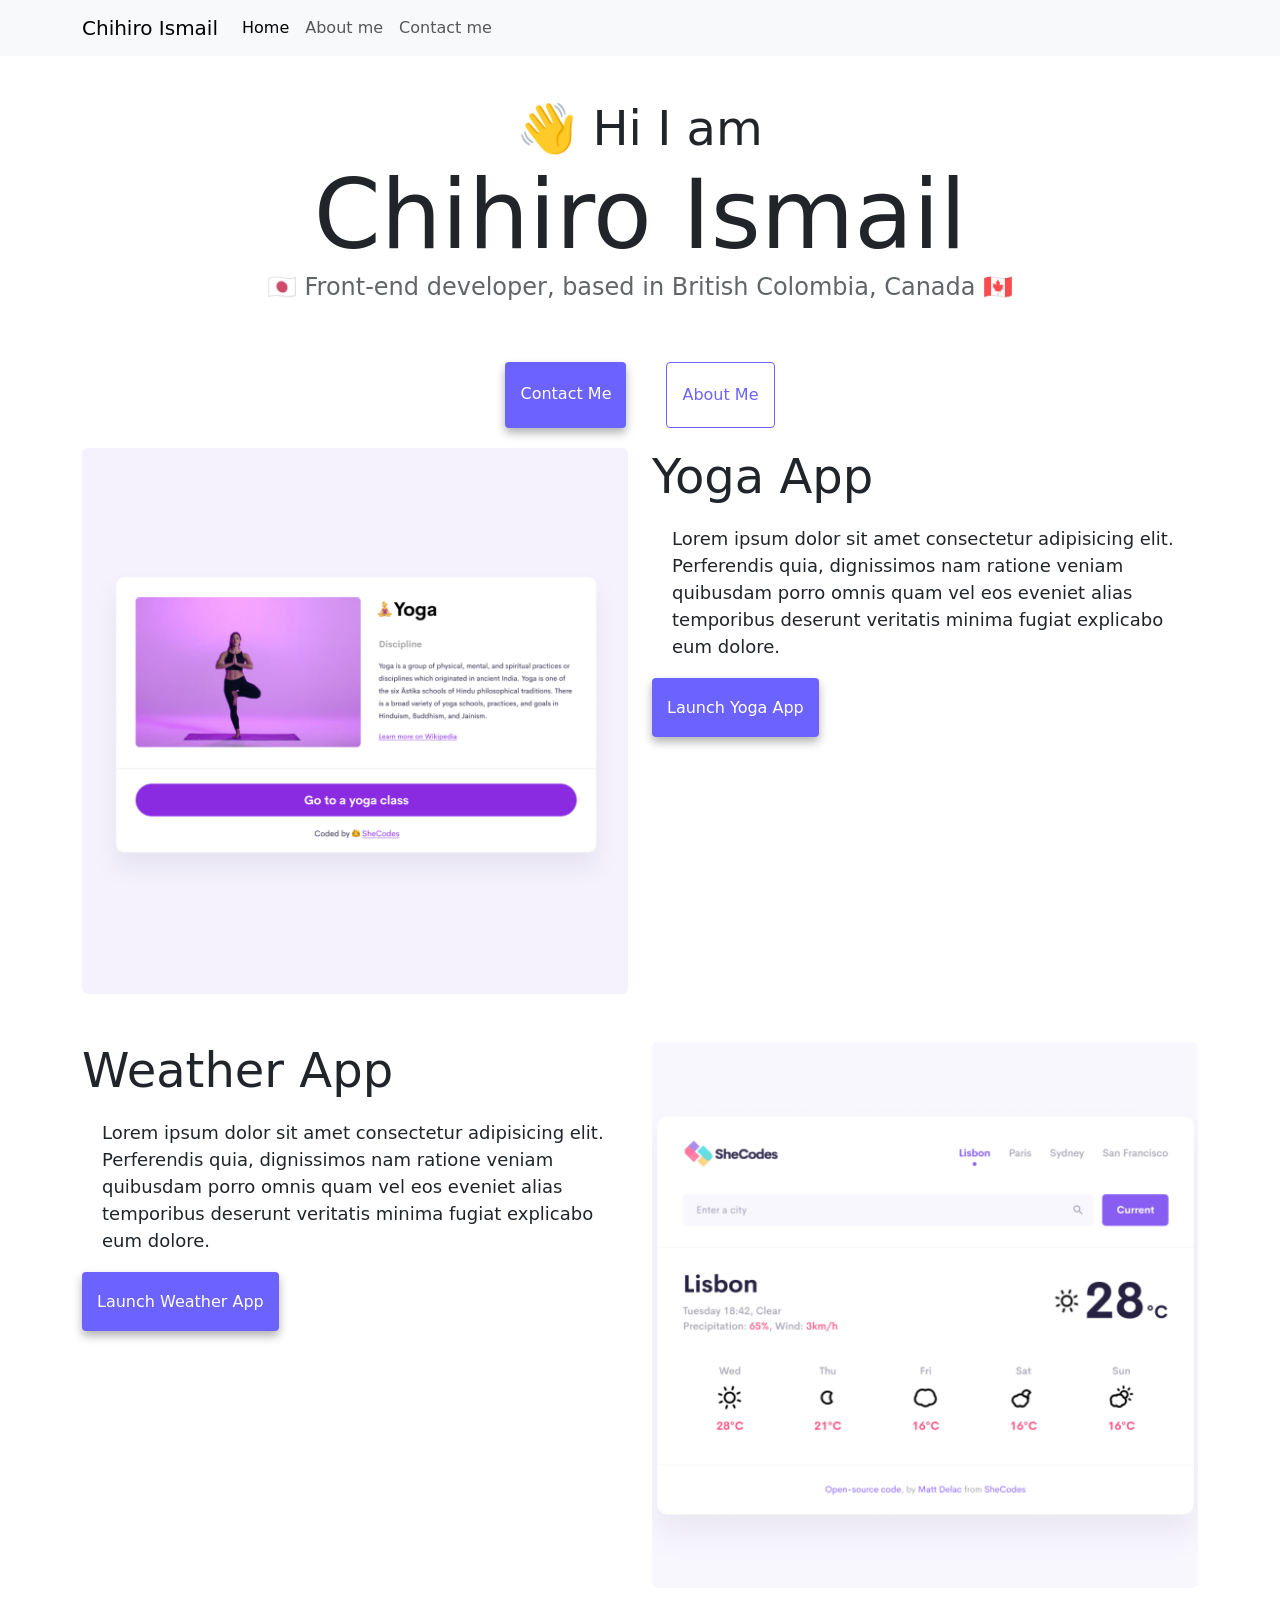
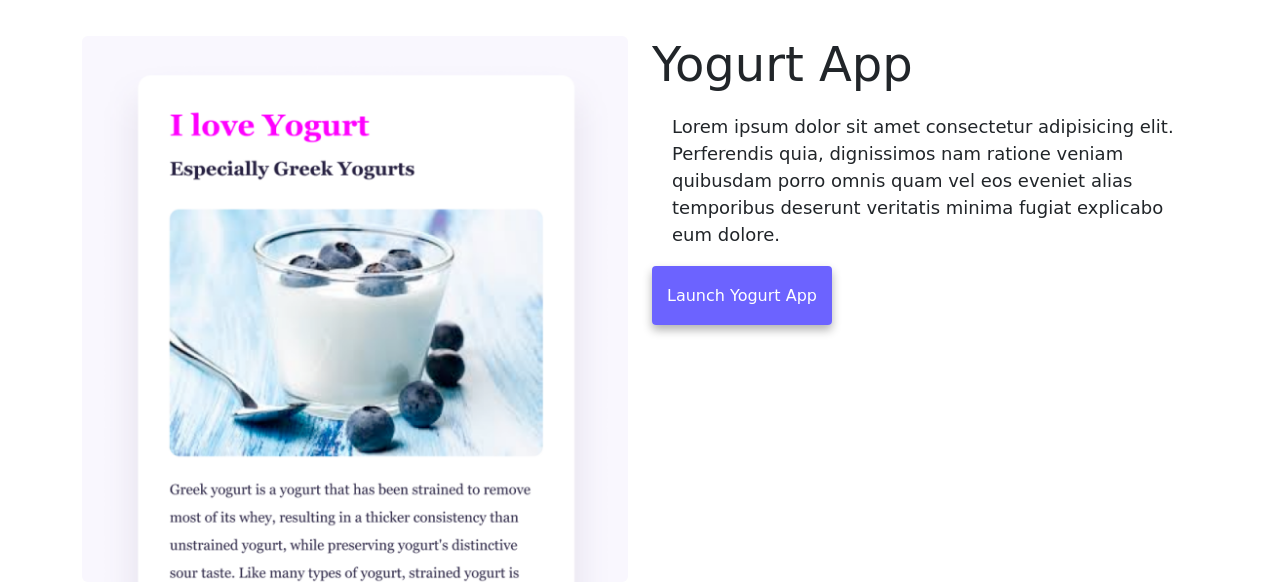
==== index.html @ 0876af93 "Transfered my portfolio files to VS code" ====
<!DOCTYPE html>
<html lang="en">
  <head>
    <meta charset="UTF-8" />
    <meta http-equiv="X-UA-Compatible" content="IE=edge" />
    <meta name="viewport" content="width=device-width, initial-scale=1.0" />
    <title>Chihiro Ismail</title>
    <link
      href="https://cdn.jsdelivr.net/npm/bootstrap@5.1.3/dist/css/bootstrap.min.css"
      rel="stylesheet"
      integrity="sha384-1BmE4kWBq78iYhFldvKuhfTAU6auU8tT94WrHftjDbrCEXSU1oBoqyl2QvZ6jIW3"
      crossorigin="anonymous"
    />
    <script
      src="https://cdn.jsdelivr.net/npm/bootstrap@5.1.3/dist/js/bootstrap.bundle.min.js"
      integrity="sha384-ka7Sk0Gln4gmtz2MlQnikT1wXgYsOg+OMhuP+IlRH9sENBO0LRn5q+8nbTov4+1p"
      crossorigin="anonymous"
    ></script>
    <link rel="stylesheet" href="src/style.css" />
  </head>
  <body>
    <nav class="navbar navbar-expand-lg navbar-light bg-light fixed-top">
      <div class="container">
        <a class="navbar-brand" href="index.html">Chihiro Ismail</a>
        <button
          class="navbar-toggler"
          type="button"
          data-bs-toggle="collapse"
          data-bs-target="#navbarNav"
          aria-controls="navbarNav"
          aria-expanded="false"
          aria-label="Toggle navigation"
        >
          <span class="navbar-toggler-icon"></span>
        </button>
        <div class="collapse navbar-collapse" id="navbarNav">
          <ul class="navbar-nav">
            <li class="nav-item">
              <a class="nav-link active" aria-current="page" href="index.html"
                >Home</a
              >
            </li>
            <li class="nav-item">
              <a class="nav-link" href="about.html">About me</a>
            </li>
            <li class="nav-item">
              <a class="nav-link" href="about.html#contact">Contact me</a>
            </li>
          </ul>
        </div>
      </div>
    </nav>
    <h2 class="text-center">👋 Hi I am</h2>
    <h1 class="text-center">Chihiro Ismail</h1>
    <h3 class="text-center">
      🇯🇵 Front-end developer, based in British Colombia, Canada 🇨🇦
    </h3>
    <div class="navigation-links">
      <a href="about.html#contact" class="contact-link">Contact me</a>
      <a href="about.html" class="about-link">About me</a>
    </div>
    <div class="container">
      <div class="row">
        <div class="col-sm-6">
          <img src="images/yoga.png" class="img-fluid rounded" />
        </div>
        <div class="col-sm-6">
          <h2>Yoga App</h2>
          <p>
            Lorem ipsum dolor sit amet consectetur adipisicing elit. Perferendis
            quia, dignissimos nam ratione veniam quibusdam porro omnis quam vel
            eos eveniet alias temporibus deserunt veritatis minima fugiat
            explicabo eum dolore.
          </p>
          <a href="" class="app-link">Launch Yoga App</a>
        </div>
      </div>
      <div class="row mt-5">
        <div class="col-sm-6">
          <h2>Weather App</h2>
          <p>
            Lorem ipsum dolor sit amet consectetur adipisicing elit. Perferendis
            quia, dignissimos nam ratione veniam quibusdam porro omnis quam vel
            eos eveniet alias temporibus deserunt veritatis minima fugiat
            explicabo eum dolore.
          </p>
          <a href="" class="app-link">Launch Weather App</a>
        </div>
        <div class="col-sm-6">
          <img src="images/weather.png" class="img-fluid rounded" />
        </div>
      </div>
      <div class="row mt-5">
        <div class="col-sm-6">
          <img src="images/yogurt.png" class="img-fluid rounded" />
        </div>
        <div class="col-sm-6">
          <h2>Yogurt App</h2>
          <p>
            Lorem ipsum dolor sit amet consectetur adipisicing elit. Perferendis
            quia, dignissimos nam ratione veniam quibusdam porro omnis quam vel
            eos eveniet alias temporibus deserunt veritatis minima fugiat
            explicabo eum dolore.
          </p>
          <a href="" class="app-link">Launch Yogurt App</a>
        </div>
      </div>
    </div>
  </body>
</html>
---- src/style.css ----
:root {
  --primary-color: #6c63ff;
  --secondary-color: #f5f2fe;
  --box-shadow: 0 5px 10px rgba(0, 0, 0, 0.3);
}

body {
  margin-top: 100px;
}

h1,
h2,
h3 {
  margin: 0;
}

h1 {
  font-size: 96px;
}

h2 {
  font-size: 48px;
}

h3 {
  font-size: 24px;
  opacity: 0.7;
}

p {
  padding: 20px;
  border-radius: 4px;
  font-size: 18px;
  line-height: 1.5;
}

.navigation-links {
  display: flex;
  margin-top: 40px;
  justify-content: center;
}

.navigation-links a {
  margin: 20px;
  border-radius: 4px;
  padding: 20px 15px;
  text-decoration: none;
  text-transform: capitalize;
}
.contact-info {
  margin-top: 48px;
}

.contact-link {
  background: var(--primary-color);
  box-shadow: var(--box-shadow);
  color: white;
}

.about-link {
  color: var(--primary-color);
  border: 1px solid var(--primary-color);
}

.homepage-link {
  color: var(--primary-color);
  text-align: center;
  display: block;
}

.email-link {
  display: flex;
  justify-content: center;
  color: var(--primary-color);
  font-size: 28px;
  text-decoration: none;
}

.email-link:hover {
  text-decoration: underline;
}

.app-link {
  background: var(--primary-color);
  box-shadow: var(--box-shadow);
  border-radius: 4px;
  color: white;
  padding: 20px 15px;
  text-align: center;
  text-decoration: none;
}
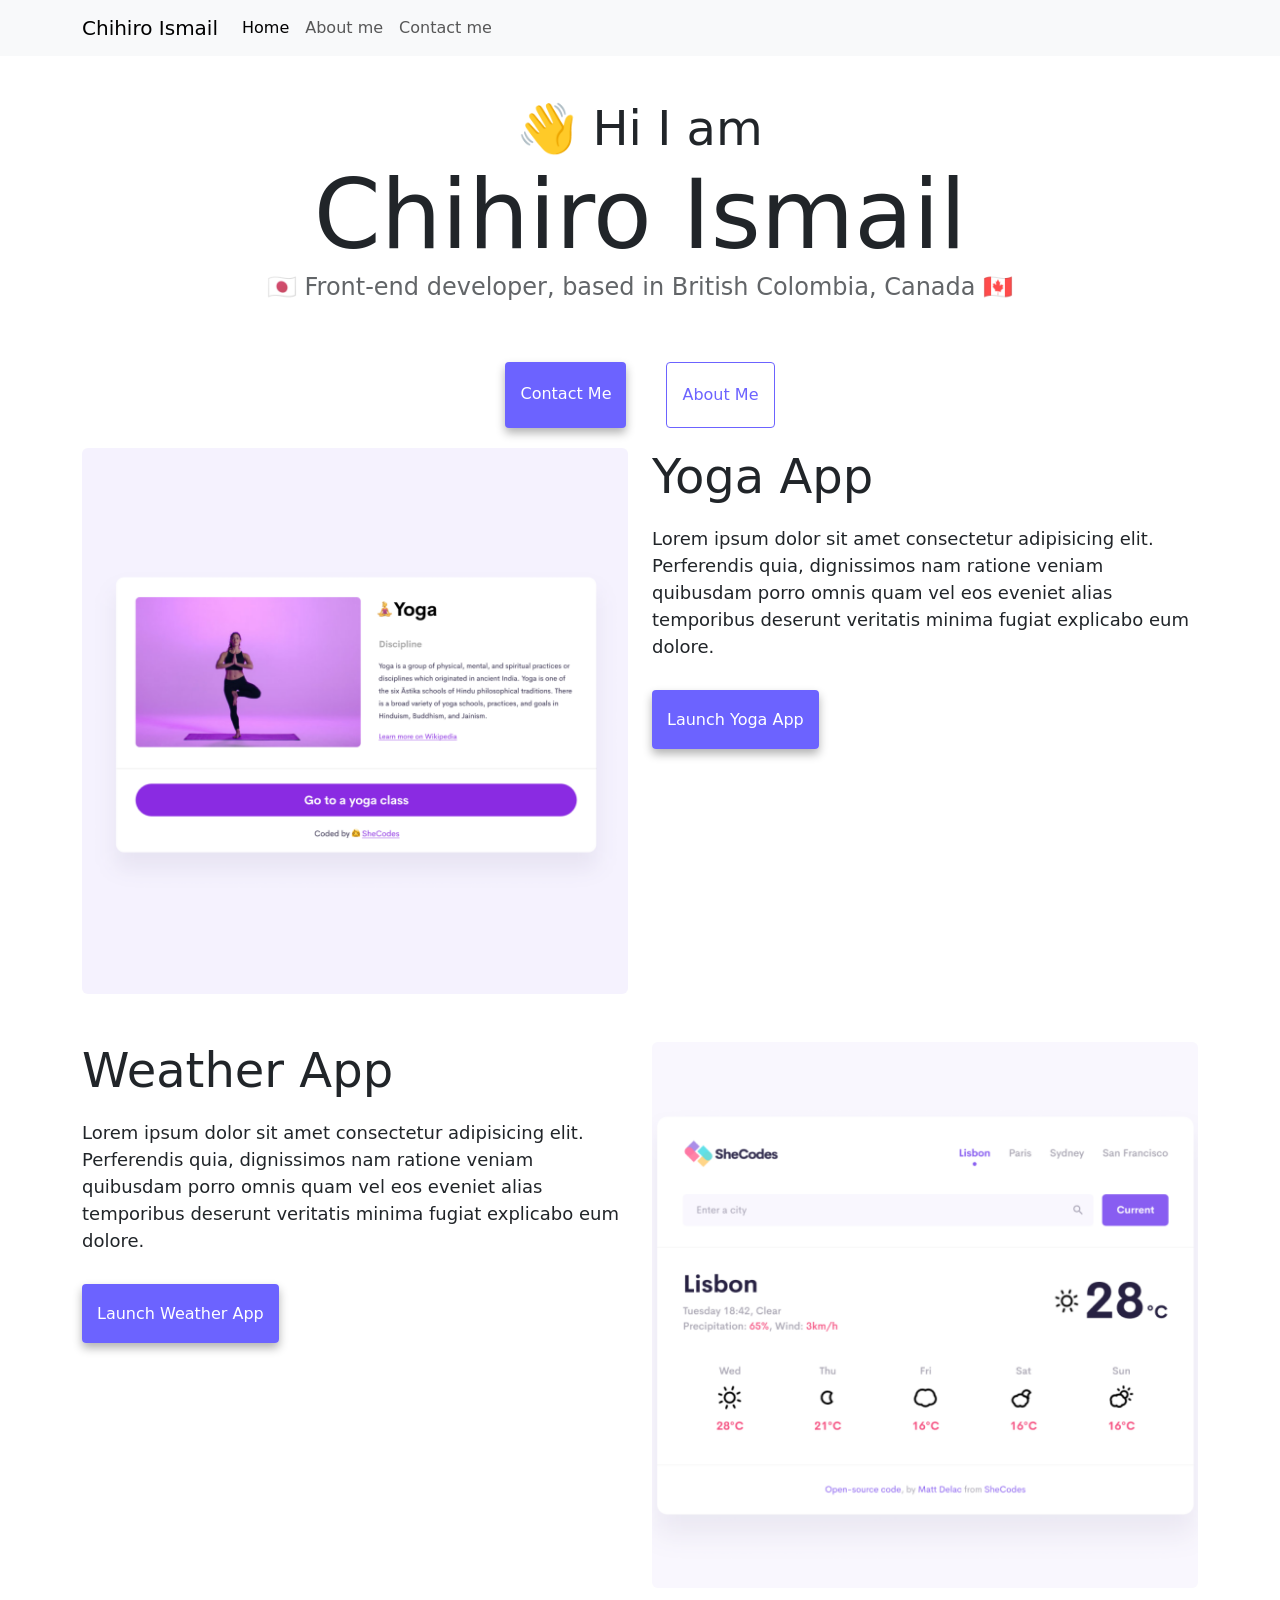
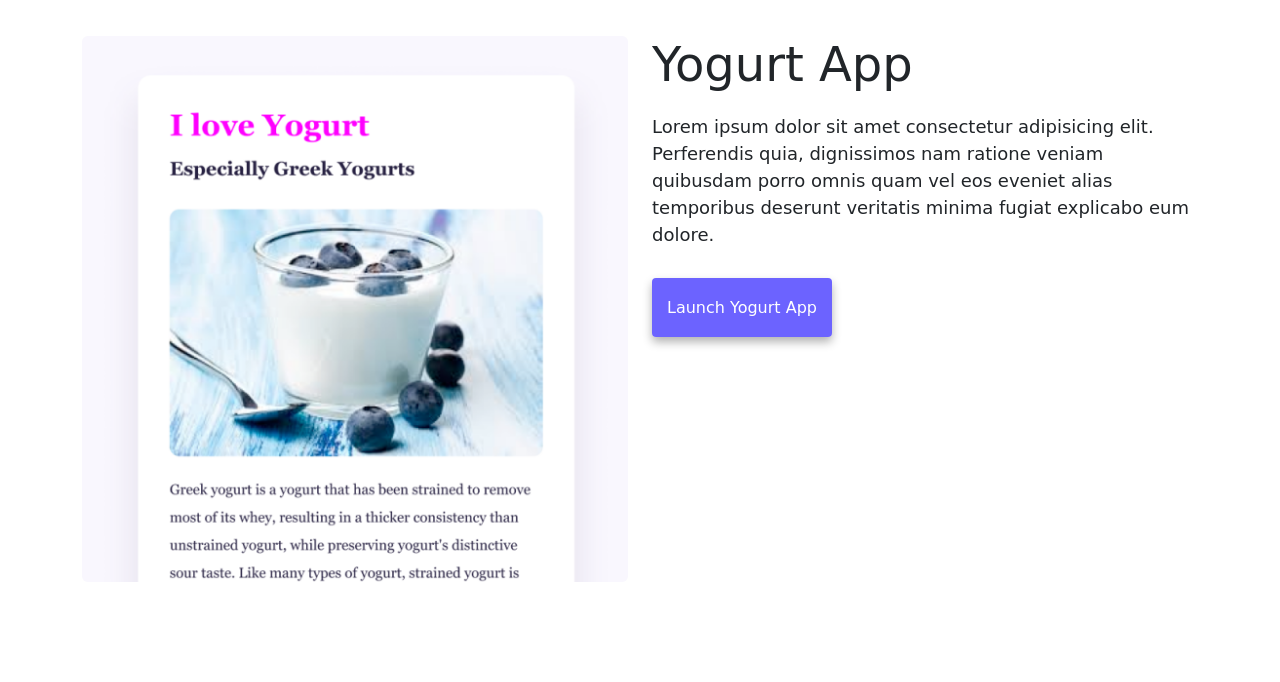
==== commit df55974e: "Updated my pages of responsive" ====
--- a/index.html
+++ b/index.html
@@ -4,7 +4,11 @@
     <meta charset="UTF-8" />
     <meta http-equiv="X-UA-Compatible" content="IE=edge" />
     <meta name="viewport" content="width=device-width, initial-scale=1.0" />
-    <title>Chihiro Ismail</title>
+    <meta
+      name="description"
+      content="This is a portfolio of Chihiro Ismail, a front-end developer based in BC, Canada."
+    />
+    <title>Front-end developer - Chihiro Ismail</title>
     <link
       href="https://cdn.jsdelivr.net/npm/bootstrap@5.1.3/dist/css/bootstrap.min.css"
       rel="stylesheet"
@@ -21,7 +25,9 @@
   <body>
     <nav class="navbar navbar-expand-lg navbar-light bg-light fixed-top">
       <div class="container">
-        <a class="navbar-brand" href="index.html">Chihiro Ismail</a>
+        <a class="navbar-brand" href="index.html" title="Home"
+          >Chihiro Ismail</a
+        >
         <button
           class="navbar-toggler"
           type="button"
@@ -36,15 +42,21 @@
         <div class="collapse navbar-collapse" id="navbarNav">
           <ul class="navbar-nav">
             <li class="nav-item">
-              <a class="nav-link active" aria-current="page" href="index.html"
+              <a
+                class="nav-link active"
+                aria-current="page"
+                href="index.html"
+                title="Home"
                 >Home</a
               >
             </li>
             <li class="nav-item">
-              <a class="nav-link" href="about.html">About me</a>
+              <a class="nav-link" href="about.html" title="About">About me</a>
             </li>
             <li class="nav-item">
-              <a class="nav-link" href="about.html#contact">Contact me</a>
+              <a class="nav-link" href="about.html#contact" title="Contact"
+                >Contact me</a
+              >
             </li>
           </ul>
         </div>
@@ -56,13 +68,19 @@
       🇯🇵 Front-end developer, based in British Colombia, Canada 🇨🇦
     </h3>
     <div class="navigation-links">
-      <a href="about.html#contact" class="contact-link">Contact me</a>
-      <a href="about.html" class="about-link">About me</a>
+      <a href="about.html#contact" class="contact-link" title="Contact"
+        >Contact me</a
+      >
+      <a href="about.html" class="about-link" title="About">About me</a>
     </div>
     <div class="container">
       <div class="row">
         <div class="col-sm-6">
-          <img src="images/yoga.png" class="img-fluid rounded" />
+          <img
+            src="images/yoga.png"
+            alt="yoga app"
+            class="img-fluid rounded d-none d-sm-block"
+          />
         </div>
         <div class="col-sm-6">
           <h2>Yoga App</h2>
@@ -72,7 +90,9 @@
             eos eveniet alias temporibus deserunt veritatis minima fugiat
             explicabo eum dolore.
           </p>
-          <a href="" class="app-link">Launch Yoga App</a>
+          <div class="mt-5">
+            <a href="" class="app-link" title="Yoga app">Launch Yoga App</a>
+          </div>
         </div>
       </div>
       <div class="row mt-5">
@@ -84,15 +104,27 @@
             eos eveniet alias temporibus deserunt veritatis minima fugiat
             explicabo eum dolore.
           </p>
-          <a href="" class="app-link">Launch Weather App</a>
+          <div class="mt-5">
+            <a href="" class="app-link" title="Weather app"
+              >Launch Weather App</a
+            >
+          </div>
         </div>
         <div class="col-sm-6">
-          <img src="images/weather.png" class="img-fluid rounded" />
+          <img
+            src="images/weather.png"
+            alt="weather app"
+            class="img-fluid rounded d-none d-sm-block"
+          />
         </div>
       </div>
       <div class="row mt-5">
         <div class="col-sm-6">
-          <img src="images/yogurt.png" class="img-fluid rounded" />
+          <img
+            src="images/yogurt.png"
+            alt="yogurt app"
+            class="img-fluid rounded d-none d-sm-block"
+          />
         </div>
         <div class="col-sm-6">
           <h2>Yogurt App</h2>
@@ -102,7 +134,9 @@
             eos eveniet alias temporibus deserunt veritatis minima fugiat
             explicabo eum dolore.
           </p>
-          <a href="" class="app-link">Launch Yogurt App</a>
+          <div class="mt-5">
+            <a href="" class="app-link" title="Yogurt app">Launch Yogurt App</a>
+          </div>
         </div>
       </div>
     </div>
--- a/src/style.css
+++ b/src/style.css
@@ -5,7 +5,7 @@
 }
 
 body {
-  margin-top: 100px;
+  margin: 100px 0;
 }
 
 h1,
@@ -28,10 +28,10 @@
 }
 
 p {
-  padding: 20px;
   border-radius: 4px;
   font-size: 18px;
   line-height: 1.5;
+  margin: 20px 0;
 }
 
 .navigation-links {
@@ -89,3 +89,32 @@
   text-align: center;
   text-decoration: none;
 }
+@media (max-width: 576px) {
+  body {
+    margin: 100px 0;
+  }
+  h1,
+  h2,
+  h3,
+  p {
+    text-align: center;
+    line-height: 1.5;
+  }
+  h1 {
+    font-size: 50px;
+  }
+  h2 {
+    font-size: 32px;
+  }
+  img {
+    margin-bottom: 10px;
+  }
+  .navbar {
+    padding: 8px 0;
+  }
+  .app-link {
+    display: block;
+    max-width: 70%;
+    margin: 0 auto;
+  }
+}
